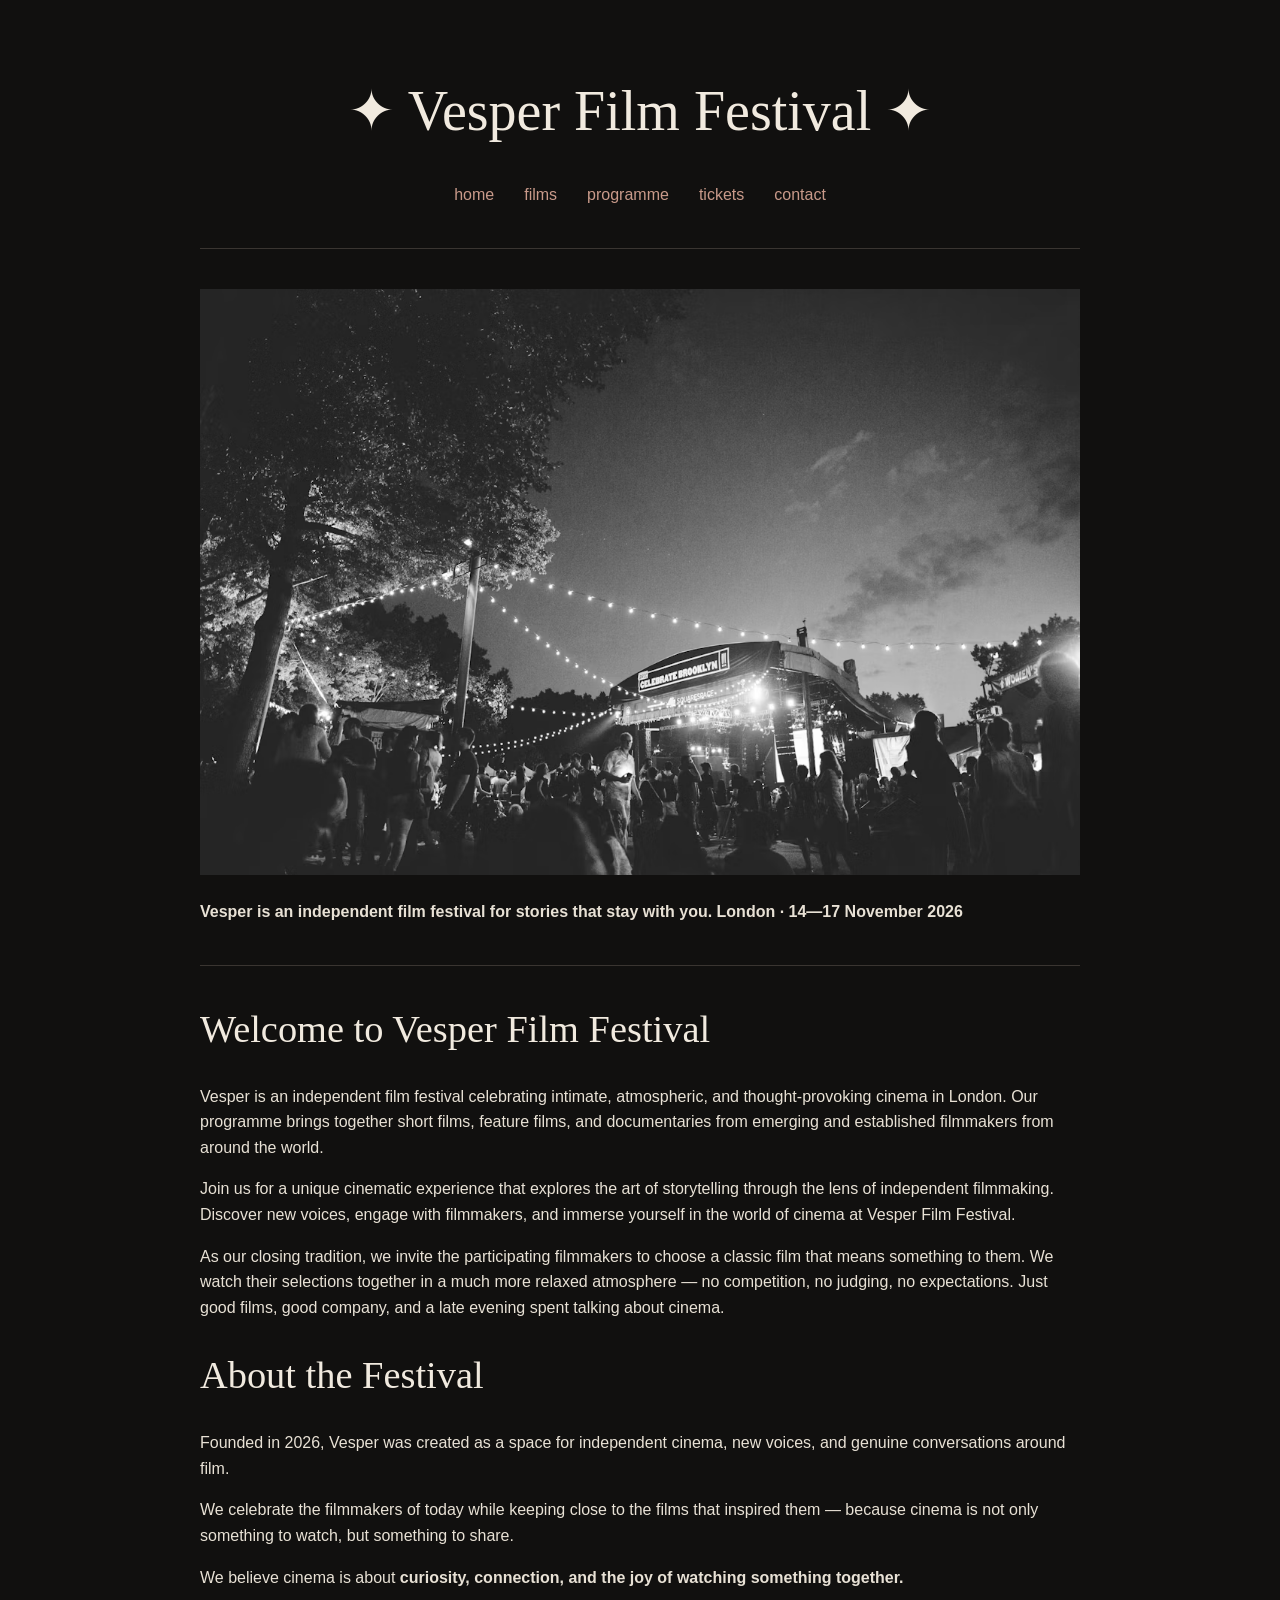
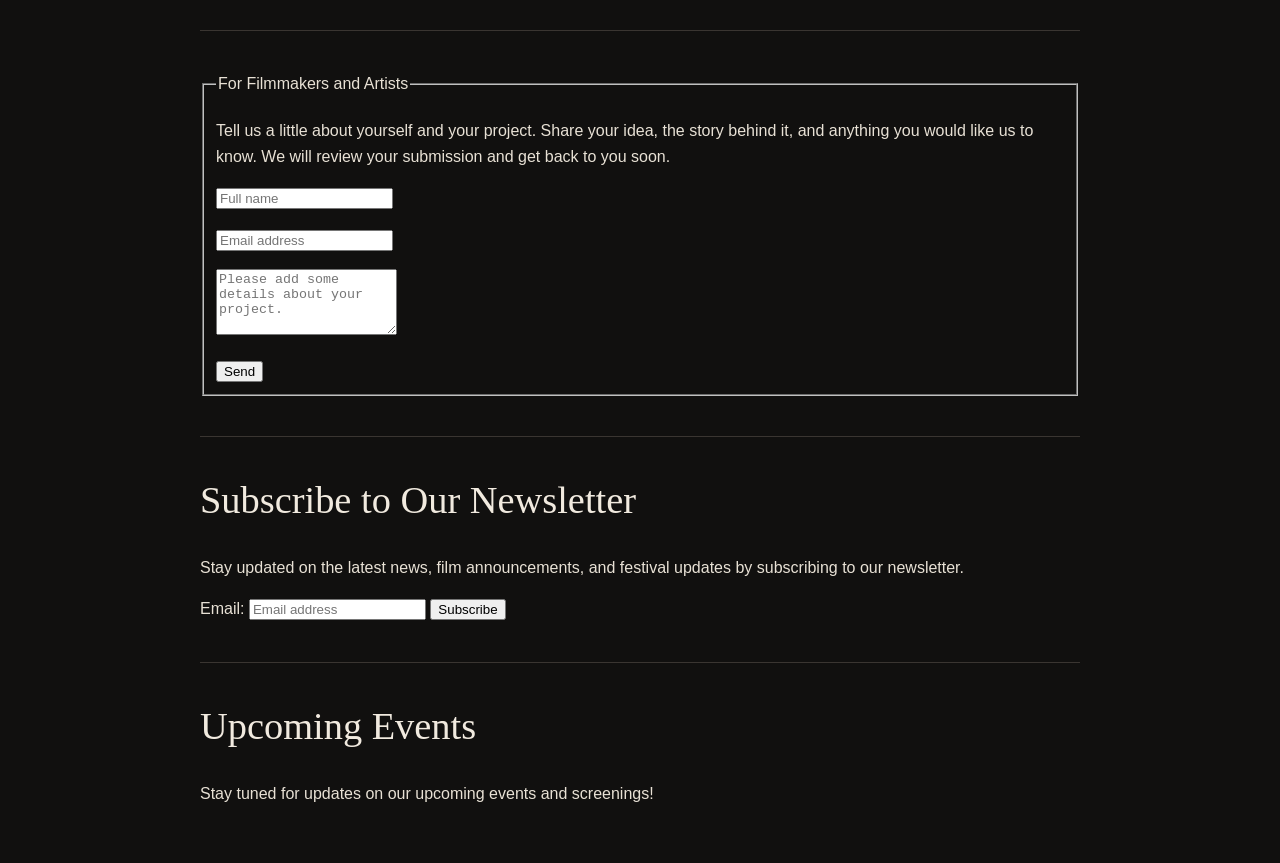
==== index.html @ 640593a9 "The Home Page" ====
<!DOCTYPE html>
<html lang="en">

    <head>
        <meta charset="UTF-8">
        <meta name="author" content="Valeria K">
        <meta name="description" content="Vesper is a fictional independent film festival celebrating intimate, atmospheric, and thought-provoking cinema in London.">
        <meta name="keywords" content="film festival, Vesper, London, independent films, short films, film festival website">
        <title>Vesper Film Festival</title>
        <link rel="icon" href="img/video.svg" type="image/x-icon">
        <link rel="stylesheet" href="css/style.css" type="text/css">
    </head>

    <body class="container">
        <header>
            <h1 class="festival-title">✦ Vesper Film Festival ✦</h1>
            <nav>
                <ul>
                    <li><a href="index.html">home</a></li>
                    <li><a href="films.html">films</a></li>
                    <li><a href="schedule.html">programme</a></li>
                    <li><a href="tickets.html">tickets</a></li>
                    <li><a href="contact.html">contact</a></li>
                </ul>
            </nav>
        </header>

        <hr>

        <main>
            <article>
                <img src="img/vesper_film_festival.jpg" alt="Vesper Film Festival" description="Vesper Film Festival" width="100%">
                <p><b>Vesper is an independent film festival for stories that stay with you. London · 14—17 November 2026</b></p>
            </article>
            <hr>
            <article>
                <h2>Welcome to Vesper Film Festival</h2>
                <p>Vesper is an independent film festival celebrating intimate, atmospheric, and thought-provoking cinema in London. Our programme brings together short films, feature films, and documentaries from emerging and established filmmakers from around the world.</p>
                <p>Join us for a unique cinematic experience that explores the art of storytelling through the lens of independent filmmaking. Discover new voices, engage with filmmakers, and immerse yourself in the world of cinema at Vesper Film Festival.</p>
                <p>As our closing tradition, we invite the participating filmmakers to choose a classic film that means something to them. We watch their selections together in a much more relaxed atmosphere — no competition, no judging, no expectations. Just good films, good company, and a late evening spent talking about cinema.</p>
            </article>
            <article>
                <h2>About the Festival</h2>
                <p>Founded in 2026, Vesper was created as a space for independent cinema, new voices, and genuine conversations around film.</p>
                <p>We celebrate the filmmakers of today while keeping close to the films that inspired them — because cinema is not only something to watch, but something to share.</p>
                <p>We believe cinema is about <strong>curiosity, connection, and the joy of watching something together.</strong></p>
            </article>
            <hr>
            <article>
                <form>
                    <fieldset>
                        <legend>For Filmmakers and Artists</legend>
                        <p>Tell us a little about yourself and your project. Share your idea, the story behind it, and anything you would like us to know. We will review your submission and get back to you soon.</p>
                        <p>
                            <label for="name" ></label>
                            <input type="text" id="name" name="name" placeholder="Full name" required>
                        </p>
                        <p>
                            <label for="email"></label>
                            <input type="email" id="email" name="email" placeholder="Email address" required>
                        </p>
                        <p>
                            <label for="message"></label>
                            <textarea id="message" name="message" rows="4" placeholder="Please add some details about your project."></textarea>
                        </p>
                        <button type="submit">Send</button>
                    </fieldset>
                </form>
            </article>
            <hr>
            <article>
                <form action="https://formspree.io/f/mnqvydqk" method="POST">
                    <h2>Subscribe to Our Newsletter</h2>
                    <p>Stay updated on the latest news, film announcements, and festival updates by subscribing to our newsletter.</p>
                    <label for="email">Email:</label>
                    <input type="email" id="email" name="email" placeholder="Email address" required>
                    <button type="submit">Subscribe</button>
                </form>
            </article>
            <hr>
            <article>
                <h2>Upcoming Events</h2>
                <p>Stay tuned for updates on our upcoming events and screenings!</p>
            </article>
        </main>
    </body>


</html>
---- css/style.css ----
* {
    box-sizing: border-box;
}

html {
    scroll-behavior: smooth;
}

body {
    margin: 0;
    min-width: 320px;

    background-color: #11100f;
    color: #e8e1d5;

    font-family: Arial, Helvetica, sans-serif;
    font-size: 16px;
    line-height: 1.6;
}

.container {
    width: 90%;
    max-width: 1000px;
    margin: 0 auto;
    padding: 40px 60px;
    box-sizing: border-box;
}

h1, h2, h3 {
    font-family: Georgia, "Times New Roman", serif;
    font-weight: 400;
    line-height: 1.2;
    color: #f1eadf;
}

h1 {
    font-size: clamp(2rem, 5vw, 3.5rem);
}

h2 {
    font-size: clamp(1.6rem, 3.5vw, 2.4rem);
}

h3 {
    font-size: clamp(1.25rem, 2.5vw, 1.7rem);
}

.festival-title {
    text-align: center;
}

a {
    color: #c99a8a;
    text-decoration: none;
}

a:hover {
    color: #e5b9a8;
    text-decoration: underline;
}

hr {
    border: 0;
    border-top: 1px solid #3a3531;
    margin: 40px 0;
}

/* figcaption {
    width: 100%;
    margin-top: 0;
    color: #adada7;
    font-size: 14px;
    font-style: italic;
}

figure img {
    width: 100%;
    display: block;
} */

table {
    width: 100%;
    border-collapse: collapse;
    margin: 30px 0;
    background-color: #181615;
}

caption {
    margin-bottom: 12px;

    font-family: Georgia, "Times New Roman", serif;
    font-size: 1.3rem;
    color: #f1eadf;
    text-align: left;
}

th, td {
    padding: 14px 16px;
    border-bottom: 1px solid #3a3531;
    text-align: left;
}

th {
    color: #d5aa98;
    font-weight: 600;
}

td {
    color: #d8d1c7;
}

tbody tr:hover {
    background-color: #211d1b;
}

nav ul {
    display: flex;
    flex-direction: row;
    flex-wrap: nowrap;

    justify-content: center;
    align-items: center;
    gap: 30px;

    margin: 0;
    padding: 0;

    list-style: none;
}

@media (max-width: 600px) {

    
}
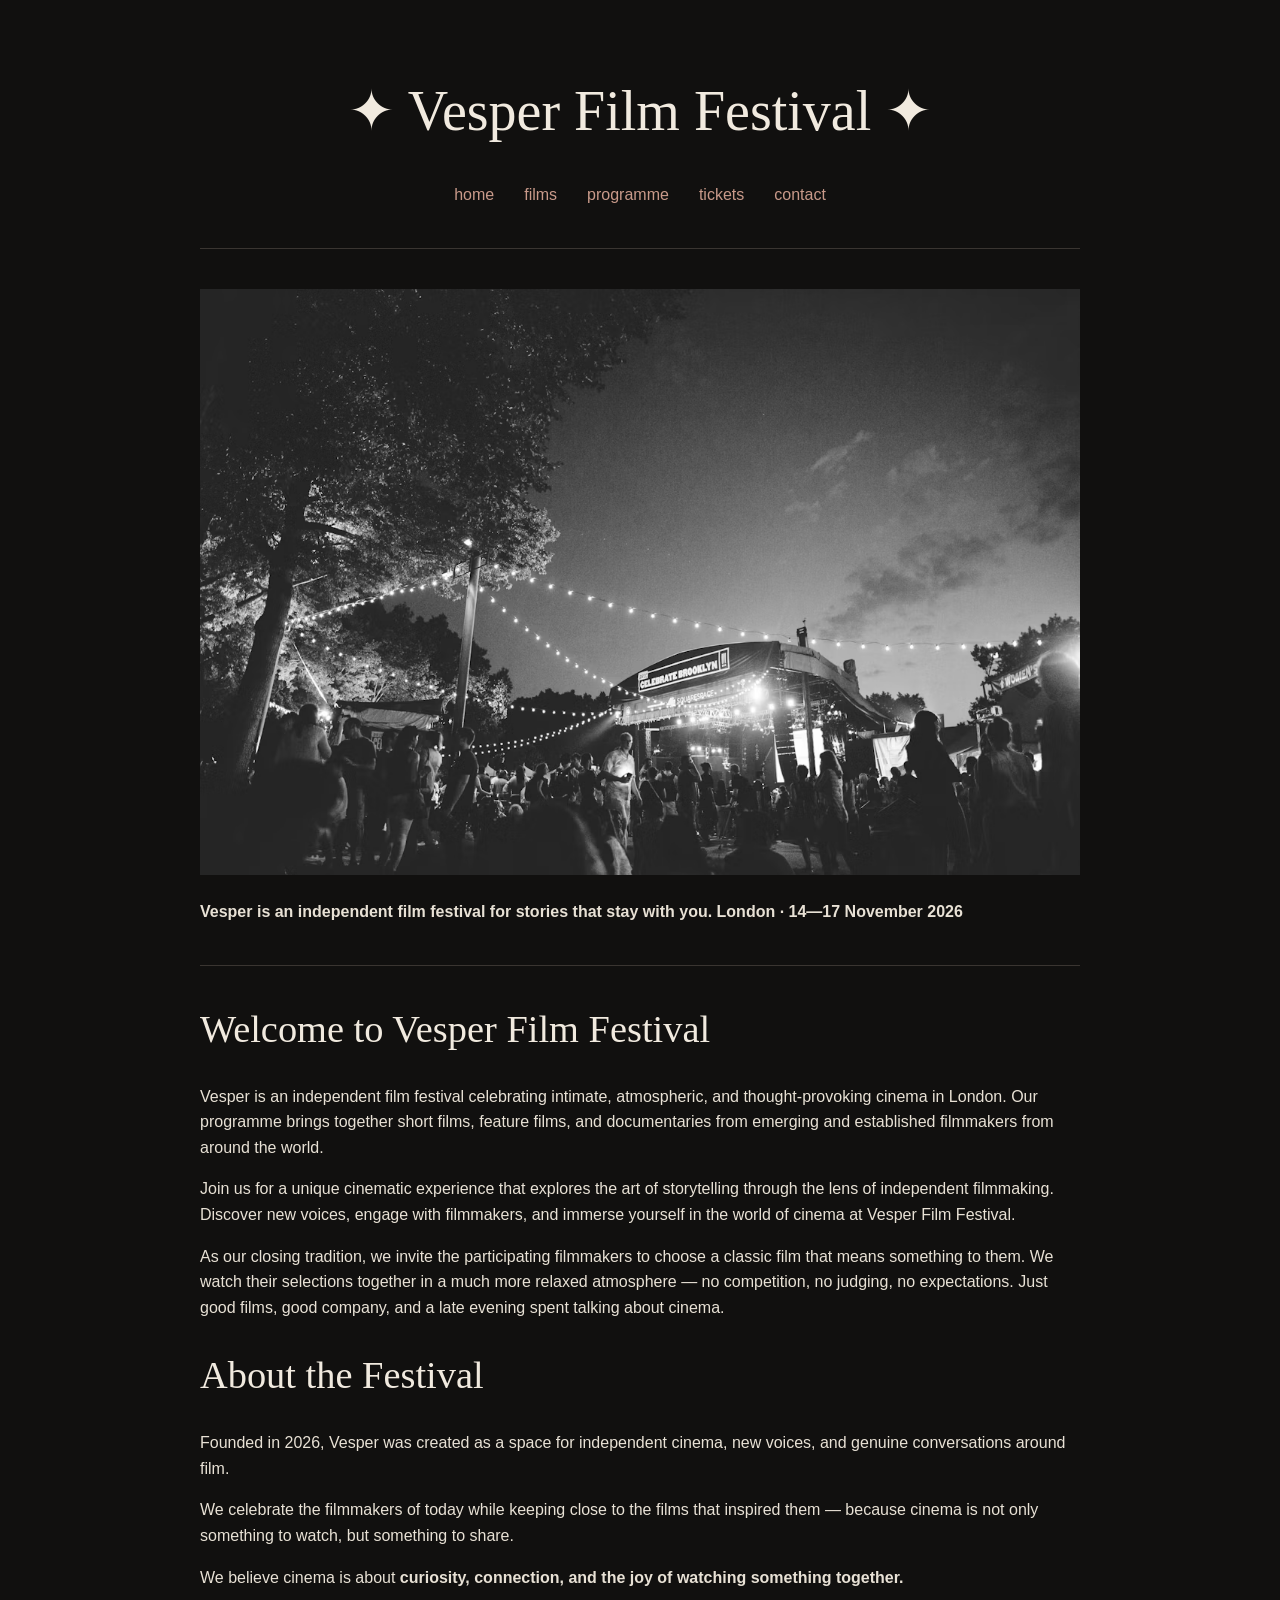
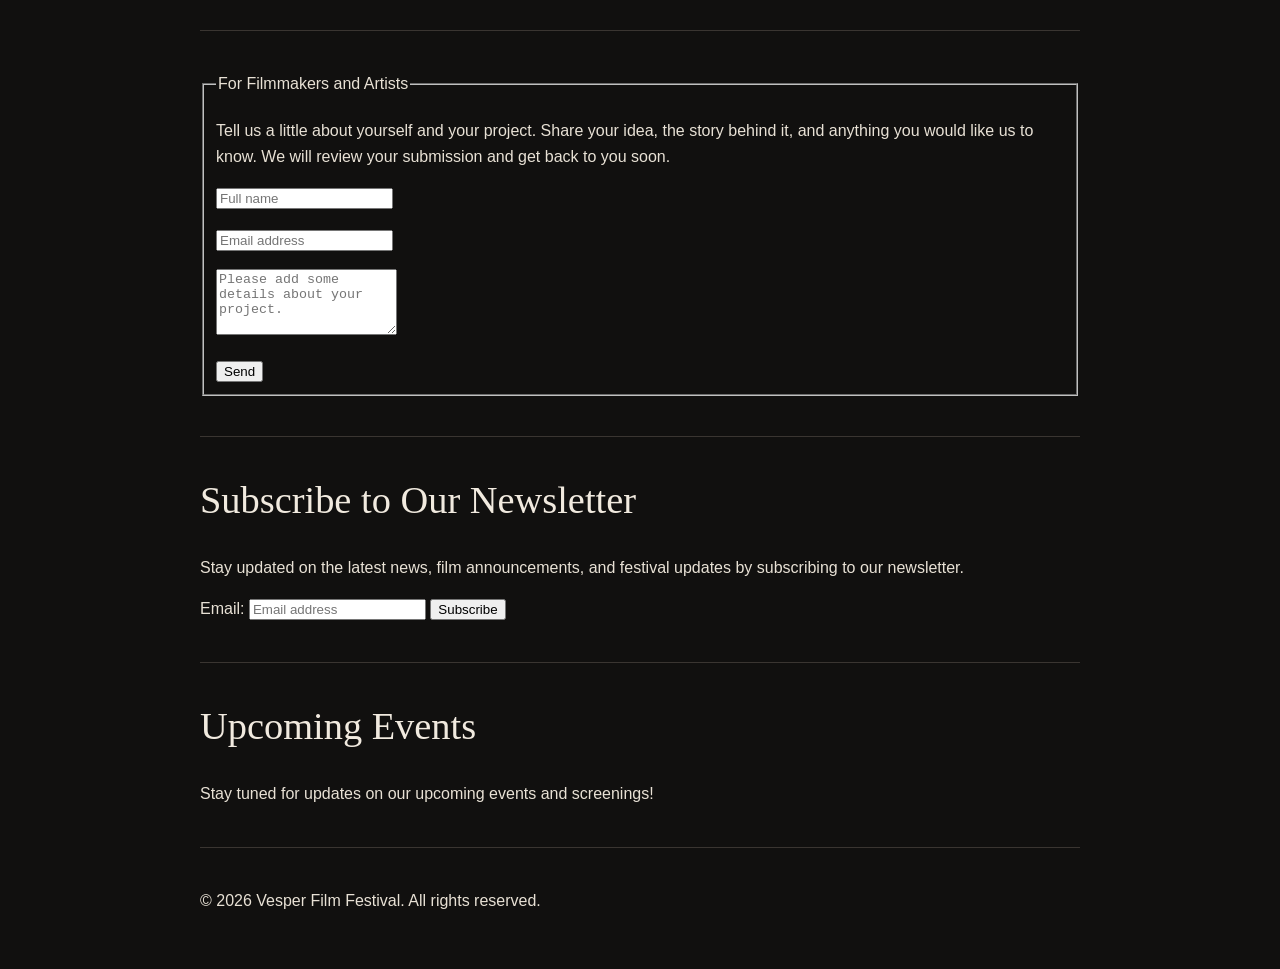
==== commit 399fbf02: "Home Page" ====
--- a/index.html
+++ b/index.html
@@ -84,6 +84,10 @@
             </article>
         </main>
     </body>
+    <hr>
+    <footer>
+        <p>© 2026 Vesper Film Festival. All rights reserved.</p>
+    </footer>
 
 
 </html>
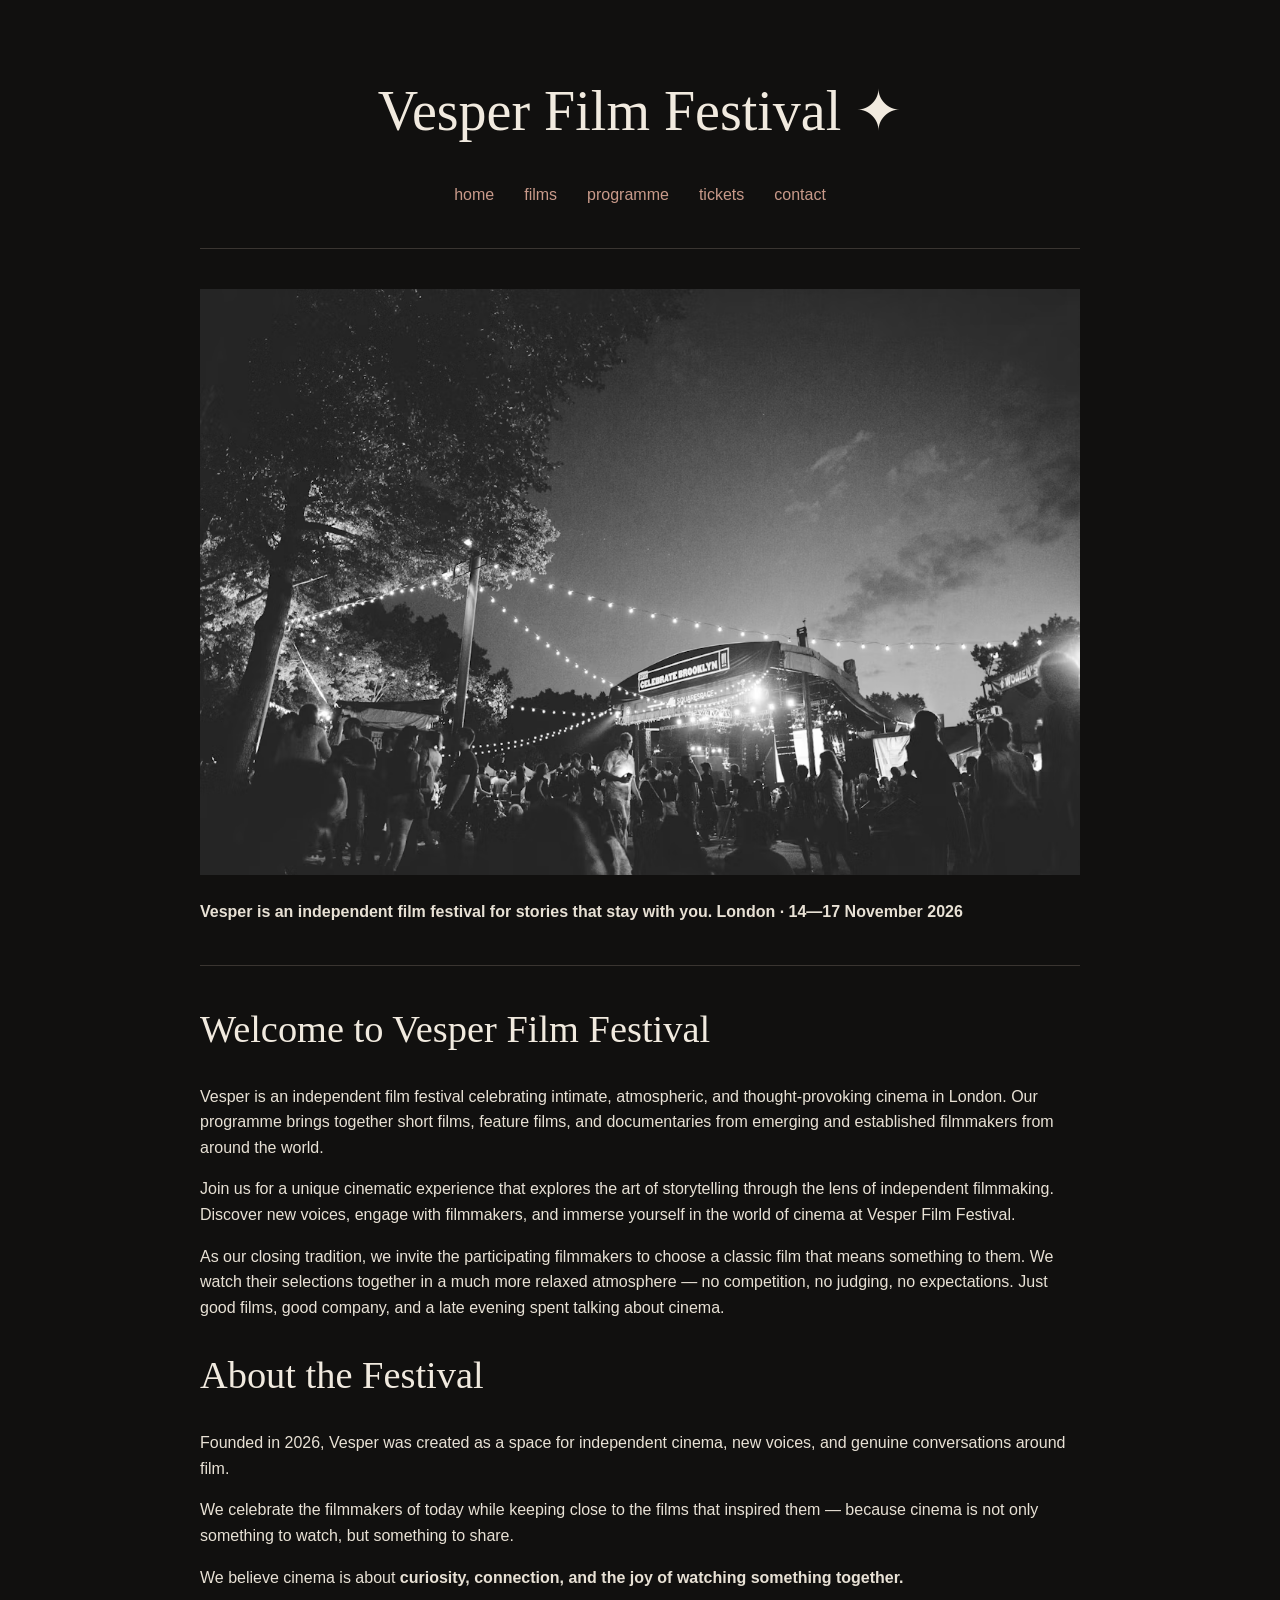
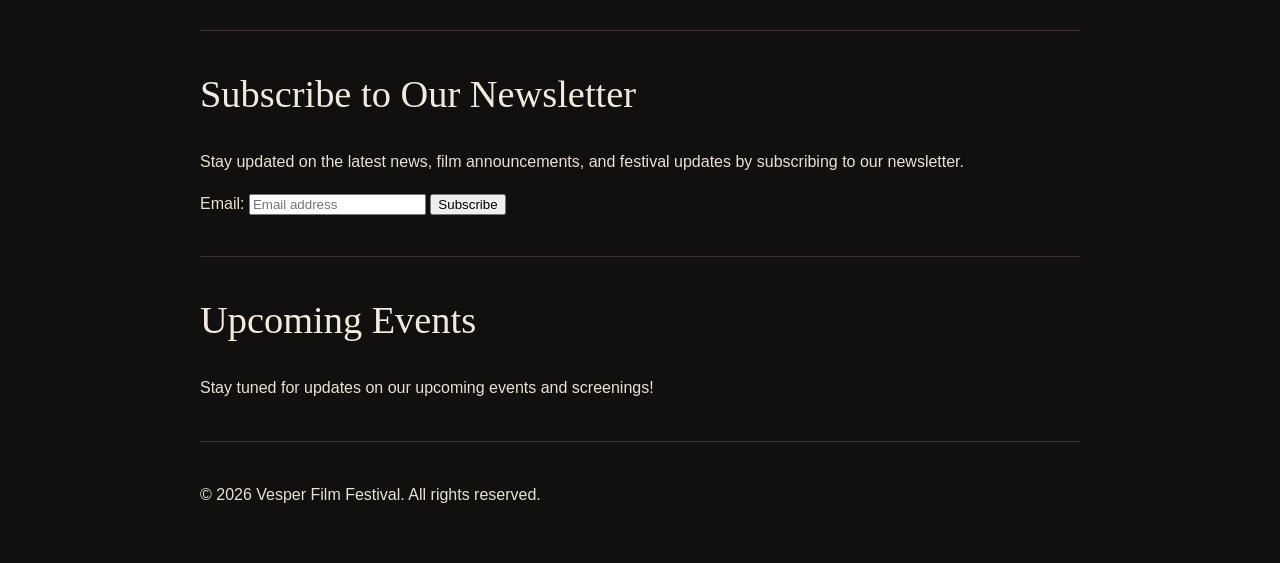
==== commit b09e58e5: "Page Finished" ====
--- a/index.html
+++ b/index.html
@@ -13,12 +13,12 @@
 
     <body class="container">
         <header>
-            <h1 class="festival-title">✦ Vesper Film Festival ✦</h1>
+            <h1 class="festival-title">Vesper Film Festival ✦</h1>
             <nav>
                 <ul>
                     <li><a href="index.html">home</a></li>
-                    <li><a href="films.html">films</a></li>
-                    <li><a href="schedule.html">programme</a></li>
+                    <li><a href="filmList.html">films</a></li>
+                    <li><a href="programme.html">programme</a></li>
                     <li><a href="tickets.html">tickets</a></li>
                     <li><a href="contact.html">contact</a></li>
                 </ul>
@@ -45,7 +45,7 @@
                 <p>We celebrate the filmmakers of today while keeping close to the films that inspired them — because cinema is not only something to watch, but something to share.</p>
                 <p>We believe cinema is about <strong>curiosity, connection, and the joy of watching something together.</strong></p>
             </article>
-            <hr>
+            <!-- <hr>
             <article>
                 <form>
                     <fieldset>
@@ -53,11 +53,11 @@
                         <p>Tell us a little about yourself and your project. Share your idea, the story behind it, and anything you would like us to know. We will review your submission and get back to you soon.</p>
                         <p>
                             <label for="name" ></label>
-                            <input type="text" id="name" name="name" placeholder="Full name" required>
+                            <input type="text" id="name" name="name" placeholder="Full name" required autoComplete="on">
                         </p>
                         <p>
                             <label for="email"></label>
-                            <input type="email" id="email" name="email" placeholder="Email address" required>
+                            <input type="email" id="email" name="email" placeholder="Email address" required autoComplete="on">
                         </p>
                         <p>
                             <label for="message"></label>
@@ -66,14 +66,14 @@
                         <button type="submit">Send</button>
                     </fieldset>
                 </form>
-            </article>
+            </article> -->
             <hr>
             <article>
                 <form action="https://formspree.io/f/mnqvydqk" method="POST">
                     <h2>Subscribe to Our Newsletter</h2>
                     <p>Stay updated on the latest news, film announcements, and festival updates by subscribing to our newsletter.</p>
                     <label for="email">Email:</label>
-                    <input type="email" id="email" name="email" placeholder="Email address" required>
+                    <input type="email" id="email" name="email" placeholder="Email address" required autoComplete="on">
                     <button type="submit">Subscribe</button>
                 </form>
             </article>
--- a/css/style.css
+++ b/css/style.css
@@ -113,6 +113,12 @@
     background-color: #211d1b;
 }
 
+legend {
+    font-family: Georgia, "Times New Roman", serif;
+    font-size: 1.2rem;
+    color: #f1eadf;
+}
+
 nav ul {
     display: flex;
     flex-direction: row;
@@ -128,7 +134,24 @@
     list-style: none;
 }
 
+.gallery {
+    display: flex;
+    gap: 20px;
+    width: 100%;
+}
+
+.gallery img {
+    width: calc((100% - 60px) / 4);
+    height: auto;
+    object-fit: cover;
+}
+
 @media (max-width: 600px) {
+    .gallery {
+        gap: 10px;
+    }
 
-    
+    .gallery img {
+        width: calc((100% - 30px) / 4);
+    }
 }
